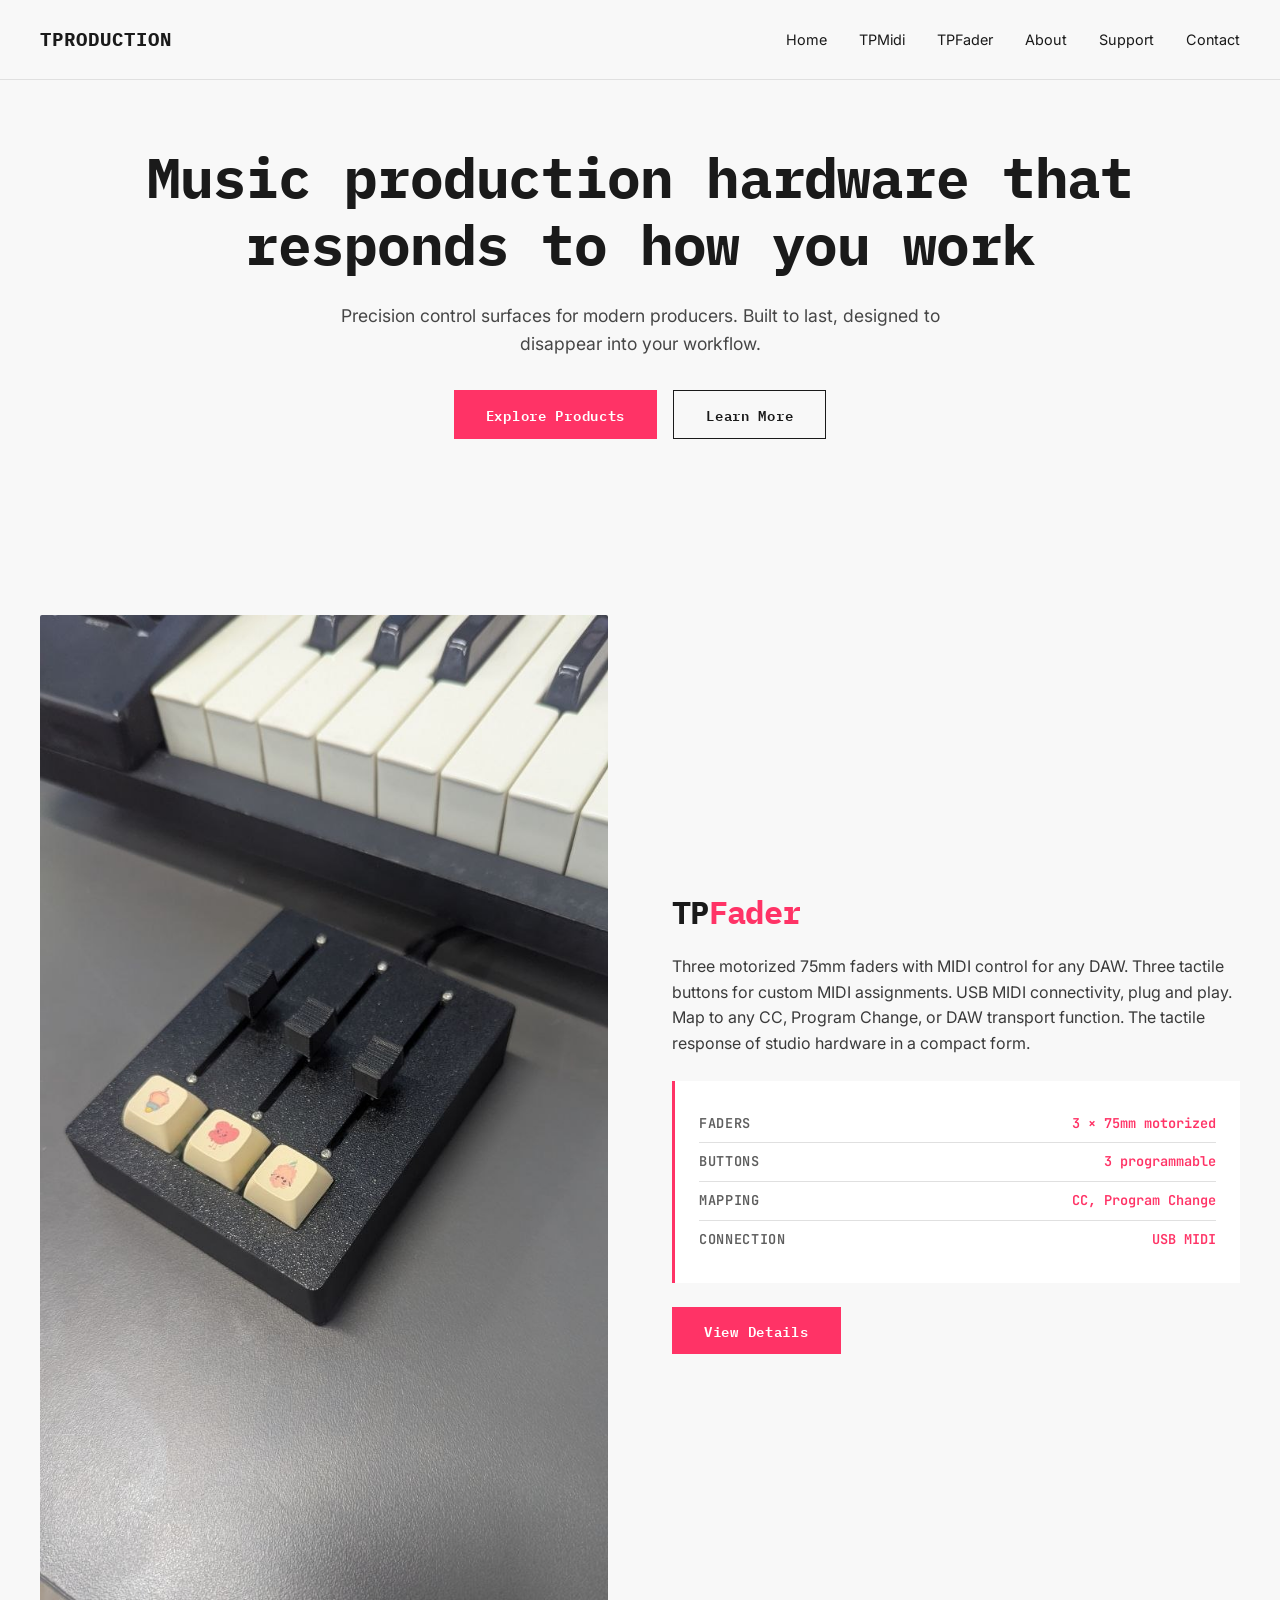
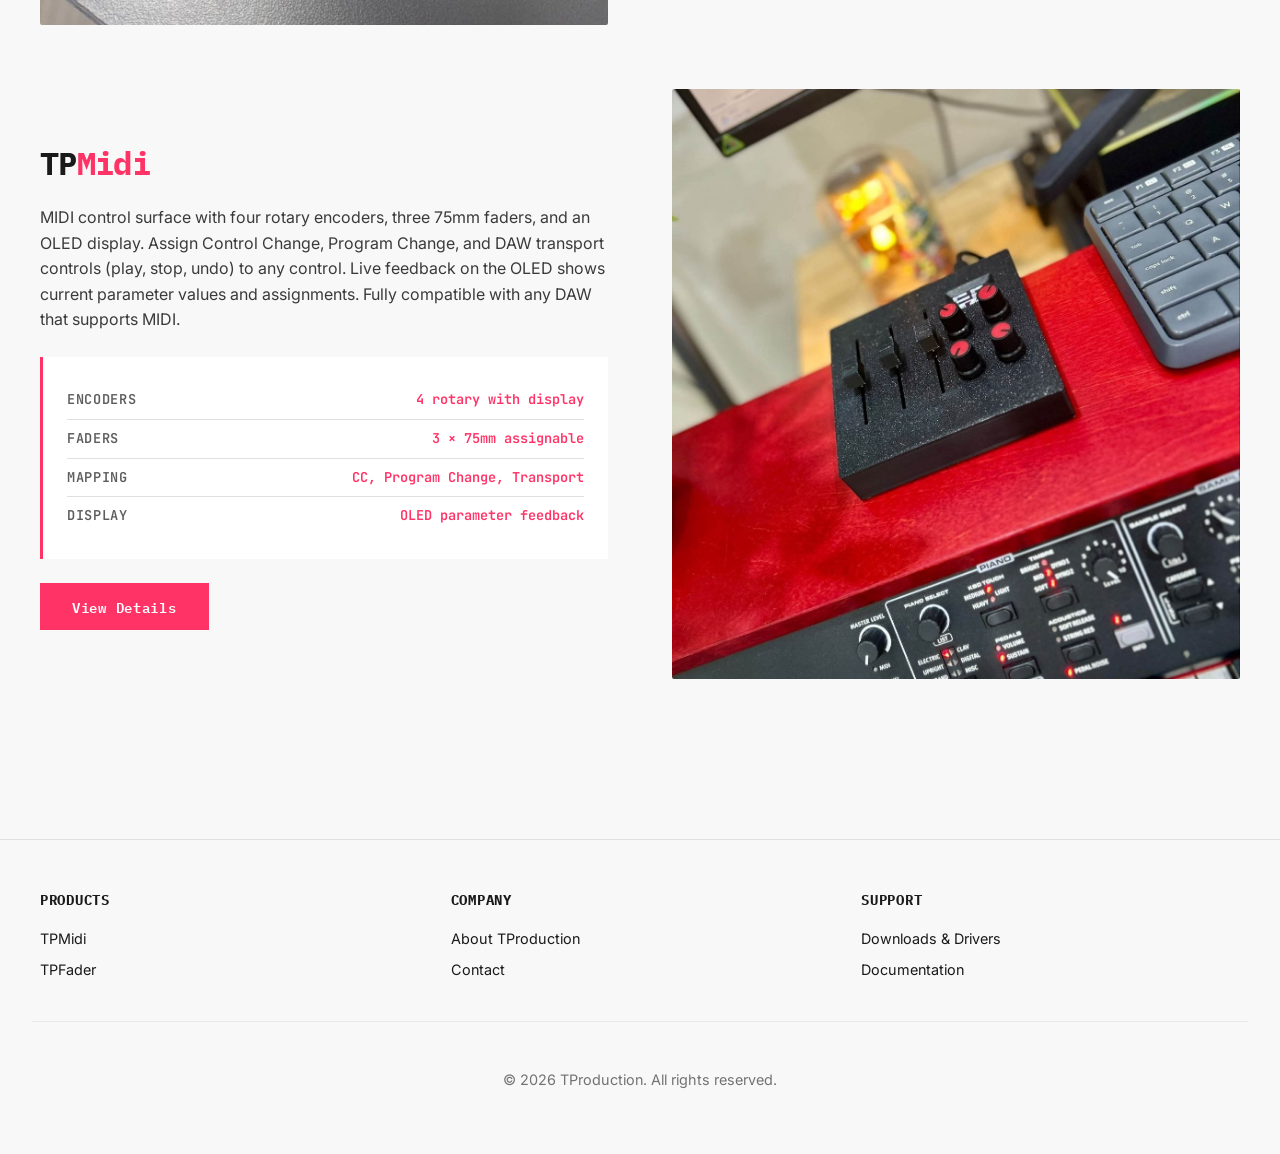
==== index.html @ eeb7dc71 "Initial commit: TProduction marketing website - Home page with product overview - TPFader product pa" ====
<!DOCTYPE html>
<html lang="en">
<head>
  <meta charset="UTF-8">
  <meta name="viewport" content="width=device-width, initial-scale=1.0, viewport-fit=cover">
  <title>TProduction</title>
  <link rel="stylesheet" href="https://fonts.googleapis.com/css2?family=IBM+Plex+Mono:wght@400;600;700&family=Inter:wght@400;500;600;700&family=JetBrains+Mono:wght@400;600&display=swap">
  <style>
    /* Design system: studio hardware aesthetic with accent red/pink signal color */
    :root {
      --bg-light: #f8f8f8;
      --bg-dark: #1a1a1a;
      --fg-light: #1a1a1a;
      --fg-dark: #f8f8f8;
      --accent: #ff3366;
      --accent-dark: #ff2e4a;
      --border-light: #e0e0e0;
      --border-dark: #333333;
      --panel-light: #ffffff;
      --panel-dark: #252525;

      --font-display: 'IBM Plex Mono', monospace;
      --font-body: 'Inter', sans-serif;
      --font-code: 'JetBrains Mono', monospace;

      background-color: var(--bg-light);
      color: var(--fg-light);
      color-scheme: light;
    }

    @media (prefers-color-scheme: dark) {
      :root:not([data-theme="light"]) {
        background-color: var(--bg-dark);
        color: var(--fg-dark);
        color-scheme: dark;
      }
    }

    :root[data-theme="dark"] {
      background-color: var(--bg-dark);
      color: var(--fg-dark);
      color-scheme: dark;
    }

    body {
      font-family: var(--font-body);
      margin: 0;
      line-height: 1.6;
      background-color: var(--bg-light);
    }

    @media (prefers-color-scheme: dark) {
      body:not([data-theme="light"]) {
        background-color: var(--bg-dark);
      }
    }

    /* ===== Header & Navigation ===== */
    header {
      position: sticky;
      top: 0;
      z-index: 100;
      padding: 1.5rem 2rem;
      background-color: var(--bg-light);
      border-bottom: 1px solid var(--border-light);
      backdrop-filter: blur(8px);
    }

    @media (prefers-color-scheme: dark) {
      header:not([data-theme="light"]) {
        background-color: rgba(26, 26, 26, 0.95);
        border-bottom-color: var(--border-dark);
      }
    }

    :root[data-theme="dark"] header {
      background-color: rgba(26, 26, 26, 0.95);
      border-bottom-color: var(--border-dark);
    }

    nav {
      display: flex;
      justify-content: space-between;
      align-items: center;
      max-width: 1200px;
      margin: 0 auto;
    }

    .logo {
      font-family: var(--font-display);
      font-size: 1.2rem;
      font-weight: 700;
      letter-spacing: 0.05em;
      text-decoration: none;
      color: var(--fg-light);
    }

    @media (prefers-color-scheme: dark) {
      .logo:not([data-theme="light"]) {
        color: var(--fg-dark);
      }
    }

    :root[data-theme="dark"] .logo {
      color: var(--fg-dark);
    }

    nav ul {
      display: flex;
      list-style: none;
      margin: 0;
      padding: 0;
      gap: 2rem;
    }

    nav a {
      font-size: 0.9rem;
      text-decoration: none;
      color: var(--fg-light);
      transition: color 0.2s;
    }

    @media (prefers-color-scheme: dark) {
      nav a:not([data-theme="light"]) {
        color: var(--fg-dark);
      }
    }

    :root[data-theme="dark"] nav a {
      color: var(--fg-dark);
    }

    nav a:hover {
      color: var(--accent);
    }

    @media (max-width: 768px) {
      nav ul {
        display: none;
      }
    }

    /* ===== Main Content ===== */
    main {
      padding: 0 2rem;
      max-width: 1200px;
      margin: 0 auto;
    }

    /* ===== Hero Section ===== */
    .hero {
      padding: 4rem 0;
      text-align: center;
    }

    .hero h1 {
      font-family: var(--font-display);
      font-size: clamp(2rem, 5vw, 3.5rem);
      font-weight: 700;
      margin: 0 0 1.5rem 0;
      letter-spacing: -0.02em;
      line-height: 1.2;
    }

    .hero p {
      font-size: 1.1rem;
      color: var(--fg-light);
      max-width: 600px;
      margin: 0 auto 2rem;
      opacity: 0.8;
    }

    @media (prefers-color-scheme: dark) {
      .hero p:not([data-theme="light"]) {
        color: var(--fg-dark);
      }
    }

    :root[data-theme="dark"] .hero p {
      color: var(--fg-dark);
    }

    .hero-cta {
      display: inline-flex;
      gap: 1rem;
      margin-bottom: 3rem;
    }

    .cta-button {
      padding: 0.75rem 2rem;
      font-family: var(--font-display);
      font-size: 0.9rem;
      font-weight: 600;
      border: none;
      border-radius: 0;
      cursor: pointer;
      transition: all 0.2s;
      text-decoration: none;
      display: inline-block;
      letter-spacing: 0.05em;
    }

    .cta-primary {
      background-color: var(--accent);
      color: white;
    }

    .cta-primary:hover {
      background-color: var(--accent-dark);
      transform: translateY(-2px);
    }

    .cta-secondary {
      background-color: transparent;
      color: var(--fg-light);
      border: 1px solid var(--fg-light);
    }

    @media (prefers-color-scheme: dark) {
      .cta-secondary:not([data-theme="light"]) {
        color: var(--fg-dark);
        border-color: var(--fg-dark);
      }
    }

    :root[data-theme="dark"] .cta-secondary {
      color: var(--fg-dark);
      border-color: var(--fg-dark);
    }

    .cta-secondary:hover {
      background-color: var(--fg-light);
      color: var(--bg-light);
    }

    @media (prefers-color-scheme: dark) {
      .cta-secondary:hover:not([data-theme="light"]) {
        background-color: var(--fg-dark);
        color: var(--bg-dark);
      }
    }

    :root[data-theme="dark"] .cta-secondary:hover {
      background-color: var(--fg-dark);
      color: var(--bg-dark);
    }

    /* ===== Products Section ===== */
    .products {
      display: grid;
      grid-template-columns: 1fr 1fr;
      gap: 4rem;
      padding: 4rem 0;
      align-items: center;
    }

    @media (max-width: 768px) {
      .products {
        grid-template-columns: 1fr;
        gap: 3rem;
      }
    }

    .product-preview {
      display: flex;
      flex-direction: column;
      gap: 1.5rem;
    }

    .product-preview img {
      width: 100%;
      max-width: 100%;
      height: auto;
      border-radius: 2px;
      background-color: var(--panel-light);
    }

    @media (prefers-color-scheme: dark) {
      .product-preview img:not([data-theme="light"]) {
        background-color: var(--panel-dark);
      }
    }

    :root[data-theme="dark"] .product-preview img {
      background-color: var(--panel-dark);
    }

    .product-info h2 {
      font-family: var(--font-display);
      font-size: 2rem;
      font-weight: 700;
      margin: 0 0 1rem 0;
      letter-spacing: -0.02em;
    }

    .product-info h2 .accent {
      color: var(--accent);
    }

    .product-info p {
      font-size: 1rem;
      opacity: 0.85;
      margin: 0 0 1.5rem 0;
      line-height: 1.6;
    }

    .specs {
      font-family: var(--font-code);
      font-size: 0.85rem;
      background-color: var(--panel-light);
      padding: 1.5rem;
      border-left: 3px solid var(--accent);
      margin-bottom: 1.5rem;
    }

    @media (prefers-color-scheme: dark) {
      .specs:not([data-theme="light"]) {
        background-color: var(--panel-dark);
      }
    }

    :root[data-theme="dark"] .specs {
      background-color: var(--panel-dark);
    }

    .specs div {
      display: flex;
      justify-content: space-between;
      padding: 0.5rem 0;
      border-bottom: 1px solid var(--border-light);
    }

    @media (prefers-color-scheme: dark) {
      .specs div:not([data-theme="light"]) {
        border-bottom-color: var(--border-dark);
      }
    }

    :root[data-theme="dark"] .specs div {
      border-bottom-color: var(--border-dark);
    }

    .specs div:last-child {
      border-bottom: none;
    }

    .specs-label {
      color: var(--fg-light);
      opacity: 0.7;
      font-weight: 600;
      text-transform: uppercase;
      letter-spacing: 0.05em;
    }

    @media (prefers-color-scheme: dark) {
      .specs-label:not([data-theme="light"]) {
        color: var(--fg-dark);
      }
    }

    :root[data-theme="dark"] .specs-label {
      color: var(--fg-dark);
    }

    .specs-value {
      color: var(--accent);
      font-weight: 600;
    }

    .product-cta {
      align-self: flex-start;
    }

    /* ===== Footer ===== */
    footer {
      margin-top: 6rem;
      padding: 3rem 2rem;
      border-top: 1px solid var(--border-light);
      background-color: var(--bg-light);
      font-size: 0.9rem;
    }

    @media (prefers-color-scheme: dark) {
      footer:not([data-theme="light"]) {
        border-top-color: var(--border-dark);
        background-color: var(--bg-dark);
      }
    }

    :root[data-theme="dark"] footer {
      border-top-color: var(--border-dark);
      background-color: var(--bg-dark);
    }

    .footer-content {
      max-width: 1200px;
      margin: 0 auto;
      display: grid;
      grid-template-columns: repeat(auto-fit, minmax(200px, 1fr));
      gap: 2rem;
    }

    footer a {
      color: var(--fg-light);
      text-decoration: none;
      display: block;
      margin-bottom: 0.5rem;
      transition: color 0.2s;
    }

    @media (prefers-color-scheme: dark) {
      footer a:not([data-theme="light"]) {
        color: var(--fg-dark);
      }
    }

    :root[data-theme="dark"] footer a {
      color: var(--fg-dark);
    }

    footer a:hover {
      color: var(--accent);
    }

    .footer-section h3 {
      font-family: var(--font-display);
      font-size: 0.9rem;
      font-weight: 700;
      margin: 0 0 1rem 0;
      text-transform: uppercase;
      letter-spacing: 0.05em;
    }

    .copyright {
      text-align: center;
      margin-top: 2rem;
      padding-top: 2rem;
      border-top: 1px solid var(--border-light);
      opacity: 0.6;
    }

    @media (prefers-color-scheme: dark) {
      .copyright:not([data-theme="light"]) {
        border-top-color: var(--border-dark);
      }
    }

    :root[data-theme="dark"] .copyright {
      border-top-color: var(--border-dark);
    }

    /* ===== Responsive ===== */
    @media (max-width: 600px) {
      header {
        padding: 1rem 1.5rem;
      }

      main {
        padding: 0 1.5rem;
      }

      .hero {
        padding: 2.5rem 0;
      }

      .hero h1 {
        font-size: 1.75rem;
      }

      .products {
        gap: 2rem;
      }

      nav ul {
        gap: 1rem;
      }

      nav a {
        font-size: 0.8rem;
      }
    }
  </style>
</head>
<body>
  <header>
    <nav>
      <a href="/" class="logo">TPRODUCTION</a>
      <ul>
        <li><a href="/">Home</a></li>
        <li><a href="/tpmidi">TPMidi</a></li>
        <li><a href="/tpfader">TPFader</a></li>
        <li><a href="/about">About</a></li>
        <li><a href="/support">Support</a></li>
        <li><a href="/contact">Contact</a></li>
      </ul>
    </nav>
  </header>

  <main>
    <!-- Hero Section -->
    <section class="hero">
      <h1>Music production hardware that responds to how you work</h1>
      <p>Precision control surfaces for modern producers. Built to last, designed to disappear into your workflow.</p>
      <div class="hero-cta">
        <button class="cta-button cta-primary">Explore Products</button>
        <a href="#products" class="cta-button cta-secondary">Learn More</a>
      </div>
    </section>

    <!-- Products Section -->
    <section id="products" class="products">
      <!-- TPFader Product -->
      <div class="product-preview">
        <img src="assets/tpfader.jpg" alt="TPFader motorized fader controller with red accent knobs and sliders on dark textured surface" width="400" height="400">
      </div>
      <div class="product-info">
        <h2>TP<span class="accent">Fader</span></h2>
        <p>Three motorized 75mm faders with MIDI control for any DAW. Three tactile buttons for custom MIDI assignments. USB MIDI connectivity, plug and play. Map to any CC, Program Change, or DAW transport function. The tactile response of studio hardware in a compact form.</p>
        <div class="specs">
          <div>
            <span class="specs-label">Faders</span>
            <span class="specs-value">3 × 75mm motorized</span>
          </div>
          <div>
            <span class="specs-label">Buttons</span>
            <span class="specs-value">3 programmable</span>
          </div>
          <div>
            <span class="specs-label">Mapping</span>
            <span class="specs-value">CC, Program Change</span>
          </div>
          <div>
            <span class="specs-label">Connection</span>
            <span class="specs-value">USB MIDI</span>
          </div>
        </div>
        <a href="/tpfader" class="cta-button cta-primary product-cta">View Details</a>
      </div>

      <!-- TPMidi Product -->
      <div class="product-info">
        <h2>TP<span class="accent">Midi</span></h2>
        <p>MIDI control surface with four rotary encoders, three 75mm faders, and an OLED display. Assign Control Change, Program Change, and DAW transport controls (play, stop, undo) to any control. Live feedback on the OLED shows current parameter values and assignments. Fully compatible with any DAW that supports MIDI.</p>
        <div class="specs">
          <div>
            <span class="specs-label">Encoders</span>
            <span class="specs-value">4 rotary with display</span>
          </div>
          <div>
            <span class="specs-label">Faders</span>
            <span class="specs-value">3 × 75mm assignable</span>
          </div>
          <div>
            <span class="specs-label">Mapping</span>
            <span class="specs-value">CC, Program Change, Transport</span>
          </div>
          <div>
            <span class="specs-label">Display</span>
            <span class="specs-value">OLED parameter feedback</span>
          </div>
        </div>
        <a href="/tpmidi" class="cta-button cta-primary product-cta">View Details</a>
      </div>
      <div class="product-preview">
        <img src="assets/tpmidi1.jpg" alt="TPMidi keyboard controller with 88 weighted piano keys and four RGB-backlit pads with colorful icon graphics" width="400" height="400">
      </div>
    </section>
  </main>

  <footer>
    <div class="footer-content">
      <div class="footer-section">
        <h3>Products</h3>
        <a href="/tpmidi">TPMidi</a>
        <a href="/tpfader">TPFader</a>
      </div>
      <div class="footer-section">
        <h3>Company</h3>
        <a href="/about">About TProduction</a>
        <a href="/contact">Contact</a>
      </div>
      <div class="footer-section">
        <h3>Support</h3>
        <a href="/support">Downloads & Drivers</a>
        <a href="/support">Documentation</a>
      </div>
    </div>
    <div class="copyright">
      <p>&copy; 2026 TProduction. All rights reserved.</p>
    </div>
  </footer>
</body>
</html>
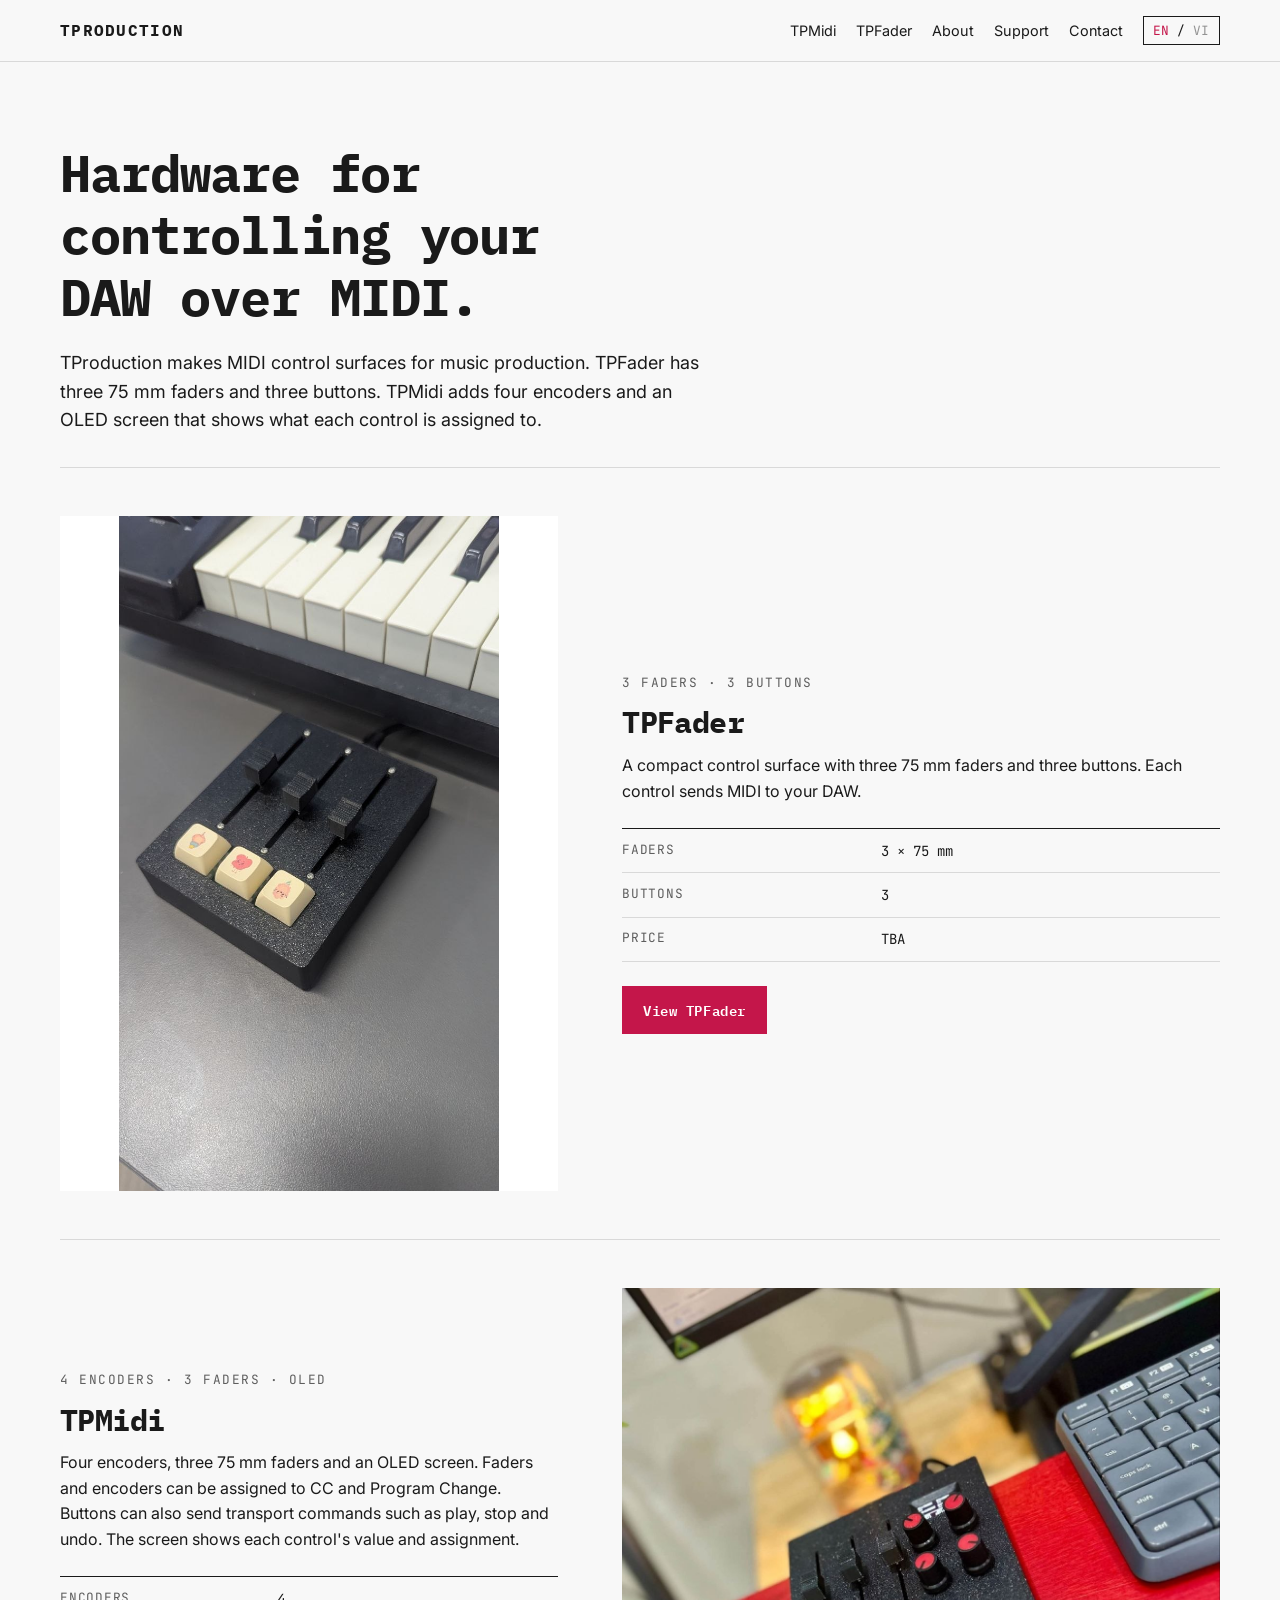
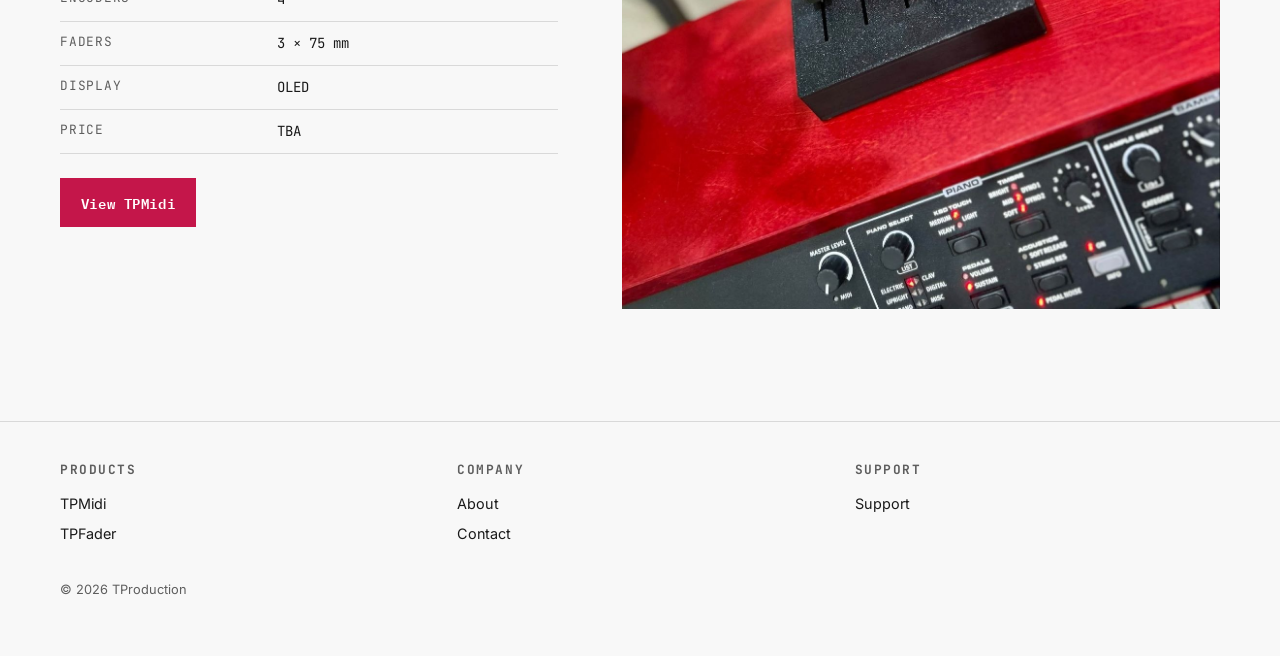
==== commit ba663e89: "Add Vietnamese copy with EN/VI toggle and remove unverified claims - Move shared styles to assets/si" ====
--- a/index.html
+++ b/index.html
@@ -1,592 +1,129 @@
 <!DOCTYPE html>
-<html lang="en">
+<html lang="en" data-lang="en">
 <head>
   <meta charset="UTF-8">
-  <meta name="viewport" content="width=device-width, initial-scale=1.0, viewport-fit=cover">
+  <meta name="viewport" content="width=device-width, initial-scale=1">
   <title>TProduction</title>
-  <link rel="stylesheet" href="https://fonts.googleapis.com/css2?family=IBM+Plex+Mono:wght@400;600;700&family=Inter:wght@400;500;600;700&family=JetBrains+Mono:wght@400;600&display=swap">
-  <style>
-    /* Design system: studio hardware aesthetic with accent red/pink signal color */
-    :root {
-      --bg-light: #f8f8f8;
-      --bg-dark: #1a1a1a;
-      --fg-light: #1a1a1a;
-      --fg-dark: #f8f8f8;
-      --accent: #ff3366;
-      --accent-dark: #ff2e4a;
-      --border-light: #e0e0e0;
-      --border-dark: #333333;
-      --panel-light: #ffffff;
-      --panel-dark: #252525;
-
-      --font-display: 'IBM Plex Mono', monospace;
-      --font-body: 'Inter', sans-serif;
-      --font-code: 'JetBrains Mono', monospace;
-
-      background-color: var(--bg-light);
-      color: var(--fg-light);
-      color-scheme: light;
-    }
-
-    @media (prefers-color-scheme: dark) {
-      :root:not([data-theme="light"]) {
-        background-color: var(--bg-dark);
-        color: var(--fg-dark);
-        color-scheme: dark;
-      }
-    }
-
-    :root[data-theme="dark"] {
-      background-color: var(--bg-dark);
-      color: var(--fg-dark);
-      color-scheme: dark;
-    }
-
-    body {
-      font-family: var(--font-body);
-      margin: 0;
-      line-height: 1.6;
-      background-color: var(--bg-light);
-    }
-
-    @media (prefers-color-scheme: dark) {
-      body:not([data-theme="light"]) {
-        background-color: var(--bg-dark);
-      }
-    }
-
-    /* ===== Header & Navigation ===== */
-    header {
-      position: sticky;
-      top: 0;
-      z-index: 100;
-      padding: 1.5rem 2rem;
-      background-color: var(--bg-light);
-      border-bottom: 1px solid var(--border-light);
-      backdrop-filter: blur(8px);
-    }
-
-    @media (prefers-color-scheme: dark) {
-      header:not([data-theme="light"]) {
-        background-color: rgba(26, 26, 26, 0.95);
-        border-bottom-color: var(--border-dark);
-      }
-    }
-
-    :root[data-theme="dark"] header {
-      background-color: rgba(26, 26, 26, 0.95);
-      border-bottom-color: var(--border-dark);
-    }
-
-    nav {
-      display: flex;
-      justify-content: space-between;
-      align-items: center;
-      max-width: 1200px;
-      margin: 0 auto;
-    }
-
-    .logo {
-      font-family: var(--font-display);
-      font-size: 1.2rem;
-      font-weight: 700;
-      letter-spacing: 0.05em;
-      text-decoration: none;
-      color: var(--fg-light);
-    }
-
-    @media (prefers-color-scheme: dark) {
-      .logo:not([data-theme="light"]) {
-        color: var(--fg-dark);
-      }
-    }
-
-    :root[data-theme="dark"] .logo {
-      color: var(--fg-dark);
-    }
-
-    nav ul {
-      display: flex;
-      list-style: none;
-      margin: 0;
-      padding: 0;
-      gap: 2rem;
-    }
-
-    nav a {
-      font-size: 0.9rem;
-      text-decoration: none;
-      color: var(--fg-light);
-      transition: color 0.2s;
-    }
-
-    @media (prefers-color-scheme: dark) {
-      nav a:not([data-theme="light"]) {
-        color: var(--fg-dark);
-      }
-    }
-
-    :root[data-theme="dark"] nav a {
-      color: var(--fg-dark);
-    }
-
-    nav a:hover {
-      color: var(--accent);
-    }
-
-    @media (max-width: 768px) {
-      nav ul {
-        display: none;
-      }
-    }
-
-    /* ===== Main Content ===== */
-    main {
-      padding: 0 2rem;
-      max-width: 1200px;
-      margin: 0 auto;
-    }
-
-    /* ===== Hero Section ===== */
-    .hero {
-      padding: 4rem 0;
-      text-align: center;
-    }
-
-    .hero h1 {
-      font-family: var(--font-display);
-      font-size: clamp(2rem, 5vw, 3.5rem);
-      font-weight: 700;
-      margin: 0 0 1.5rem 0;
-      letter-spacing: -0.02em;
-      line-height: 1.2;
-    }
-
-    .hero p {
-      font-size: 1.1rem;
-      color: var(--fg-light);
-      max-width: 600px;
-      margin: 0 auto 2rem;
-      opacity: 0.8;
-    }
-
-    @media (prefers-color-scheme: dark) {
-      .hero p:not([data-theme="light"]) {
-        color: var(--fg-dark);
-      }
-    }
-
-    :root[data-theme="dark"] .hero p {
-      color: var(--fg-dark);
-    }
-
-    .hero-cta {
-      display: inline-flex;
-      gap: 1rem;
-      margin-bottom: 3rem;
-    }
-
-    .cta-button {
-      padding: 0.75rem 2rem;
-      font-family: var(--font-display);
-      font-size: 0.9rem;
-      font-weight: 600;
-      border: none;
-      border-radius: 0;
-      cursor: pointer;
-      transition: all 0.2s;
-      text-decoration: none;
-      display: inline-block;
-      letter-spacing: 0.05em;
-    }
-
-    .cta-primary {
-      background-color: var(--accent);
-      color: white;
-    }
-
-    .cta-primary:hover {
-      background-color: var(--accent-dark);
-      transform: translateY(-2px);
-    }
-
-    .cta-secondary {
-      background-color: transparent;
-      color: var(--fg-light);
-      border: 1px solid var(--fg-light);
-    }
-
-    @media (prefers-color-scheme: dark) {
-      .cta-secondary:not([data-theme="light"]) {
-        color: var(--fg-dark);
-        border-color: var(--fg-dark);
-      }
-    }
-
-    :root[data-theme="dark"] .cta-secondary {
-      color: var(--fg-dark);
-      border-color: var(--fg-dark);
-    }
-
-    .cta-secondary:hover {
-      background-color: var(--fg-light);
-      color: var(--bg-light);
-    }
-
-    @media (prefers-color-scheme: dark) {
-      .cta-secondary:hover:not([data-theme="light"]) {
-        background-color: var(--fg-dark);
-        color: var(--bg-dark);
-      }
-    }
-
-    :root[data-theme="dark"] .cta-secondary:hover {
-      background-color: var(--fg-dark);
-      color: var(--bg-dark);
-    }
-
-    /* ===== Products Section ===== */
-    .products {
-      display: grid;
-      grid-template-columns: 1fr 1fr;
-      gap: 4rem;
-      padding: 4rem 0;
-      align-items: center;
-    }
-
-    @media (max-width: 768px) {
-      .products {
-        grid-template-columns: 1fr;
-        gap: 3rem;
-      }
-    }
-
-    .product-preview {
-      display: flex;
-      flex-direction: column;
-      gap: 1.5rem;
-    }
-
-    .product-preview img {
-      width: 100%;
-      max-width: 100%;
-      height: auto;
-      border-radius: 2px;
-      background-color: var(--panel-light);
-    }
-
-    @media (prefers-color-scheme: dark) {
-      .product-preview img:not([data-theme="light"]) {
-        background-color: var(--panel-dark);
-      }
-    }
-
-    :root[data-theme="dark"] .product-preview img {
-      background-color: var(--panel-dark);
-    }
-
-    .product-info h2 {
-      font-family: var(--font-display);
-      font-size: 2rem;
-      font-weight: 700;
-      margin: 0 0 1rem 0;
-      letter-spacing: -0.02em;
-    }
-
-    .product-info h2 .accent {
-      color: var(--accent);
-    }
-
-    .product-info p {
-      font-size: 1rem;
-      opacity: 0.85;
-      margin: 0 0 1.5rem 0;
-      line-height: 1.6;
-    }
-
-    .specs {
-      font-family: var(--font-code);
-      font-size: 0.85rem;
-      background-color: var(--panel-light);
-      padding: 1.5rem;
-      border-left: 3px solid var(--accent);
-      margin-bottom: 1.5rem;
-    }
-
-    @media (prefers-color-scheme: dark) {
-      .specs:not([data-theme="light"]) {
-        background-color: var(--panel-dark);
-      }
-    }
-
-    :root[data-theme="dark"] .specs {
-      background-color: var(--panel-dark);
-    }
-
-    .specs div {
-      display: flex;
-      justify-content: space-between;
-      padding: 0.5rem 0;
-      border-bottom: 1px solid var(--border-light);
-    }
-
-    @media (prefers-color-scheme: dark) {
-      .specs div:not([data-theme="light"]) {
-        border-bottom-color: var(--border-dark);
-      }
-    }
-
-    :root[data-theme="dark"] .specs div {
-      border-bottom-color: var(--border-dark);
-    }
-
-    .specs div:last-child {
-      border-bottom: none;
-    }
-
-    .specs-label {
-      color: var(--fg-light);
-      opacity: 0.7;
-      font-weight: 600;
-      text-transform: uppercase;
-      letter-spacing: 0.05em;
-    }
-
-    @media (prefers-color-scheme: dark) {
-      .specs-label:not([data-theme="light"]) {
-        color: var(--fg-dark);
-      }
-    }
-
-    :root[data-theme="dark"] .specs-label {
-      color: var(--fg-dark);
-    }
-
-    .specs-value {
-      color: var(--accent);
-      font-weight: 600;
-    }
-
-    .product-cta {
-      align-self: flex-start;
-    }
-
-    /* ===== Footer ===== */
-    footer {
-      margin-top: 6rem;
-      padding: 3rem 2rem;
-      border-top: 1px solid var(--border-light);
-      background-color: var(--bg-light);
-      font-size: 0.9rem;
-    }
-
-    @media (prefers-color-scheme: dark) {
-      footer:not([data-theme="light"]) {
-        border-top-color: var(--border-dark);
-        background-color: var(--bg-dark);
-      }
-    }
-
-    :root[data-theme="dark"] footer {
-      border-top-color: var(--border-dark);
-      background-color: var(--bg-dark);
-    }
-
-    .footer-content {
-      max-width: 1200px;
-      margin: 0 auto;
-      display: grid;
-      grid-template-columns: repeat(auto-fit, minmax(200px, 1fr));
-      gap: 2rem;
-    }
-
-    footer a {
-      color: var(--fg-light);
-      text-decoration: none;
-      display: block;
-      margin-bottom: 0.5rem;
-      transition: color 0.2s;
-    }
-
-    @media (prefers-color-scheme: dark) {
-      footer a:not([data-theme="light"]) {
-        color: var(--fg-dark);
-      }
-    }
-
-    :root[data-theme="dark"] footer a {
-      color: var(--fg-dark);
-    }
-
-    footer a:hover {
-      color: var(--accent);
-    }
-
-    .footer-section h3 {
-      font-family: var(--font-display);
-      font-size: 0.9rem;
-      font-weight: 700;
-      margin: 0 0 1rem 0;
-      text-transform: uppercase;
-      letter-spacing: 0.05em;
-    }
-
-    .copyright {
-      text-align: center;
-      margin-top: 2rem;
-      padding-top: 2rem;
-      border-top: 1px solid var(--border-light);
-      opacity: 0.6;
-    }
-
-    @media (prefers-color-scheme: dark) {
-      .copyright:not([data-theme="light"]) {
-        border-top-color: var(--border-dark);
-      }
-    }
-
-    :root[data-theme="dark"] .copyright {
-      border-top-color: var(--border-dark);
-    }
-
-    /* ===== Responsive ===== */
-    @media (max-width: 600px) {
-      header {
-        padding: 1rem 1.5rem;
-      }
-
-      main {
-        padding: 0 1.5rem;
-      }
-
-      .hero {
-        padding: 2.5rem 0;
-      }
-
-      .hero h1 {
-        font-size: 1.75rem;
-      }
-
-      .products {
-        gap: 2rem;
-      }
-
-      nav ul {
-        gap: 1rem;
-      }
-
-      nav a {
-        font-size: 0.8rem;
-      }
-    }
-  </style>
+  <meta name="description" content="TProduction makes MIDI control surfaces for music production: TPFader and TPMidi.">
+  <link rel="stylesheet" href="https://fonts.googleapis.com/css2?family=IBM+Plex+Mono:wght@400;600;700&family=Inter:wght@400;500;600&family=JetBrains+Mono:wght@400;600&display=swap">
+  <link rel="stylesheet" href="assets/site.css">
+  <script src="assets/site.js" defer></script>
 </head>
 <body>
-  <header>
-    <nav>
+  <header class="site-header">
+    <div class="wrap">
       <a href="/" class="logo">TPRODUCTION</a>
-      <ul>
-        <li><a href="/">Home</a></li>
-        <li><a href="/tpmidi">TPMidi</a></li>
-        <li><a href="/tpfader">TPFader</a></li>
-        <li><a href="/about">About</a></li>
-        <li><a href="/support">Support</a></li>
-        <li><a href="/contact">Contact</a></li>
-      </ul>
-    </nav>
+      <nav class="nav" aria-label="Main">
+        <a href="/tpmidi">TPMidi</a>
+        <a href="/tpfader">TPFader</a>
+        <a href="/about"><span class="en">About</span><span class="vi">Giới thiệu</span></a>
+        <a href="/support"><span class="en">Support</span><span class="vi">Hỗ trợ</span></a>
+        <a href="/contact"><span class="en">Contact</span><span class="vi">Liên hệ</span></a>
+        <button type="button" class="lang-toggle" data-lang-toggle>
+          <span data-opt="en">EN</span> / <span data-opt="vi">VI</span>
+        </button>
+      </nav>
+    </div>
   </header>
 
-  <main>
-    <!-- Hero Section -->
+  <main class="wrap">
     <section class="hero">
-      <h1>Music production hardware that responds to how you work</h1>
-      <p>Precision control surfaces for modern producers. Built to last, designed to disappear into your workflow.</p>
-      <div class="hero-cta">
-        <button class="cta-button cta-primary">Explore Products</button>
-        <a href="#products" class="cta-button cta-secondary">Learn More</a>
+      <h1>
+        <span class="en">Hardware for controlling your DAW over MIDI.</span>
+        <span class="vi">Phần cứng điều khiển DAW qua MIDI.</span>
+      </h1>
+      <p class="lead">
+        <span class="en">TProduction makes MIDI control surfaces for music production. TPFader has three 75 mm faders and three buttons. TPMidi adds four encoders and an OLED screen that shows what each control is assigned to.</span>
+        <span class="vi">TProduction sản xuất bề mặt điều khiển MIDI cho sản xuất âm nhạc. TPFader có ba fader 75 mm và ba nút nhấn. TPMidi thêm bốn encoder và màn hình OLED hiển thị mỗi điều khiển đang gán cho tham số nào.</span>
+      </p>
+    </section>
+
+    <section class="split product" aria-labelledby="tpfader-heading">
+      <figure class="product-media">
+        <img src="assets/tpfader.jpg" width="720" height="1280" loading="lazy"
+             alt="TPFader on a grey desk: three black fader caps on a textured black housing, with three beige keycap buttons printed with fruit illustrations."
+             data-alt-vi="TPFader trên mặt bàn xám: ba núm fader đen trên vỏ đen có texture, cùng ba nút keycap màu kem in hình trái cây.">
+      </figure>
+      <div class="product-copy">
+        <p class="eyebrow"><span class="en">3 faders · 3 buttons</span><span class="vi">3 fader · 3 nút nhấn</span></p>
+        <h2 id="tpfader-heading">TPFader</h2>
+        <p>
+          <span class="en">A compact control surface with three 75 mm faders and three buttons. Each control sends MIDI to your DAW.</span>
+          <span class="vi">Bề mặt điều khiển nhỏ gọn với ba fader 75 mm và ba nút nhấn. Mỗi điều khiển gửi MIDI tới DAW của bạn.</span>
+        </p>
+        <dl class="specs">
+          <div>
+            <dt><span class="en">Faders</span><span class="vi">Fader</span></dt>
+            <dd>3 × 75 mm</dd>
+          </div>
+          <div>
+            <dt><span class="en">Buttons</span><span class="vi">Nút nhấn</span></dt>
+            <dd>3</dd>
+          </div>
+          <div>
+            <dt><span class="en">Price</span><span class="vi">Giá</span></dt>
+            <dd><span class="en">TBA</span><span class="vi">Chưa công bố</span></dd>
+          </div>
+        </dl>
+        <a class="button" href="/tpfader"><span class="en">View TPFader</span><span class="vi">Xem TPFader</span></a>
       </div>
     </section>
 
-    <!-- Products Section -->
-    <section id="products" class="products">
-      <!-- TPFader Product -->
-      <div class="product-preview">
-        <img src="assets/tpfader.jpg" alt="TPFader motorized fader controller with red accent knobs and sliders on dark textured surface" width="400" height="400">
-      </div>
-      <div class="product-info">
-        <h2>TP<span class="accent">Fader</span></h2>
-        <p>Three motorized 75mm faders with MIDI control for any DAW. Three tactile buttons for custom MIDI assignments. USB MIDI connectivity, plug and play. Map to any CC, Program Change, or DAW transport function. The tactile response of studio hardware in a compact form.</p>
-        <div class="specs">
+    <section class="split product flip" aria-labelledby="tpmidi-heading">
+      <figure class="product-media">
+        <img src="assets/tpmidi1.jpg" width="1233" height="1280" loading="lazy"
+             alt="TPMidi on a red wooden desk in front of a keyboard: three black faders and four black encoders with red tops."
+             data-alt-vi="TPMidi trên bàn gỗ sơn đỏ, đặt trước một đàn phím: ba fader đen và bốn encoder đen có nắp đỏ.">
+      </figure>
+      <div class="product-copy">
+        <p class="eyebrow"><span class="en">4 encoders · 3 faders · OLED</span><span class="vi">4 encoder · 3 fader · OLED</span></p>
+        <h2 id="tpmidi-heading">TPMidi</h2>
+        <p>
+          <span class="en">Four encoders, three 75 mm faders and an OLED screen. Faders and encoders can be assigned to CC and Program Change. Buttons can also send transport commands such as play, stop and undo. The screen shows each control's value and assignment.</span>
+          <span class="vi">Bốn encoder, ba fader 75 mm và màn hình OLED. Fader và encoder gán được CC và Program Change. Nút nhấn còn gửi được lệnh transport như play, stop và undo. Màn hình hiển thị giá trị và tham số gán của từng điều khiển.</span>
+        </p>
+        <dl class="specs">
           <div>
-            <span class="specs-label">Faders</span>
-            <span class="specs-value">3 × 75mm motorized</span>
+            <dt><span class="en">Encoders</span><span class="vi">Encoder</span></dt>
+            <dd>4</dd>
           </div>
           <div>
-            <span class="specs-label">Buttons</span>
-            <span class="specs-value">3 programmable</span>
+            <dt><span class="en">Faders</span><span class="vi">Fader</span></dt>
+            <dd>3 × 75 mm</dd>
           </div>
           <div>
-            <span class="specs-label">Mapping</span>
-            <span class="specs-value">CC, Program Change</span>
+            <dt><span class="en">Display</span><span class="vi">Màn hình</span></dt>
+            <dd>OLED</dd>
           </div>
           <div>
-            <span class="specs-label">Connection</span>
-            <span class="specs-value">USB MIDI</span>
+            <dt><span class="en">Price</span><span class="vi">Giá</span></dt>
+            <dd><span class="en">TBA</span><span class="vi">Chưa công bố</span></dd>
           </div>
-        </div>
-        <a href="/tpfader" class="cta-button cta-primary product-cta">View Details</a>
-      </div>
-
-      <!-- TPMidi Product -->
-      <div class="product-info">
-        <h2>TP<span class="accent">Midi</span></h2>
-        <p>MIDI control surface with four rotary encoders, three 75mm faders, and an OLED display. Assign Control Change, Program Change, and DAW transport controls (play, stop, undo) to any control. Live feedback on the OLED shows current parameter values and assignments. Fully compatible with any DAW that supports MIDI.</p>
-        <div class="specs">
-          <div>
-            <span class="specs-label">Encoders</span>
-            <span class="specs-value">4 rotary with display</span>
-          </div>
-          <div>
-            <span class="specs-label">Faders</span>
-            <span class="specs-value">3 × 75mm assignable</span>
-          </div>
-          <div>
-            <span class="specs-label">Mapping</span>
-            <span class="specs-value">CC, Program Change, Transport</span>
-          </div>
-          <div>
-            <span class="specs-label">Display</span>
-            <span class="specs-value">OLED parameter feedback</span>
-          </div>
-        </div>
-        <a href="/tpmidi" class="cta-button cta-primary product-cta">View Details</a>
-      </div>
-      <div class="product-preview">
-        <img src="assets/tpmidi1.jpg" alt="TPMidi keyboard controller with 88 weighted piano keys and four RGB-backlit pads with colorful icon graphics" width="400" height="400">
+        </dl>
+        <a class="button" href="/tpmidi"><span class="en">View TPMidi</span><span class="vi">Xem TPMidi</span></a>
       </div>
     </section>
   </main>
 
-  <footer>
-    <div class="footer-content">
-      <div class="footer-section">
-        <h3>Products</h3>
-        <a href="/tpmidi">TPMidi</a>
-        <a href="/tpfader">TPFader</a>
+  <footer class="site-footer">
+    <div class="wrap">
+      <div class="footer-grid">
+        <div>
+          <h2><span class="en">Products</span><span class="vi">Sản phẩm</span></h2>
+          <a href="/tpmidi">TPMidi</a>
+          <a href="/tpfader">TPFader</a>
+        </div>
+        <div>
+          <h2><span class="en">Company</span><span class="vi">Công ty</span></h2>
+          <a href="/about"><span class="en">About</span><span class="vi">Giới thiệu</span></a>
+          <a href="/contact"><span class="en">Contact</span><span class="vi">Liên hệ</span></a>
+        </div>
+        <div>
+          <h2><span class="en">Support</span><span class="vi">Hỗ trợ</span></h2>
+          <a href="/support"><span class="en">Support</span><span class="vi">Hỗ trợ</span></a>
+        </div>
       </div>
-      <div class="footer-section">
-        <h3>Company</h3>
-        <a href="/about">About TProduction</a>
-        <a href="/contact">Contact</a>
-      </div>
-      <div class="footer-section">
-        <h3>Support</h3>
-        <a href="/support">Downloads & Drivers</a>
-        <a href="/support">Documentation</a>
-      </div>
-    </div>
-    <div class="copyright">
-      <p>&copy; 2026 TProduction. All rights reserved.</p>
+      <p class="copyright">&copy; 2026 TProduction</p>
     </div>
   </footer>
 </body>
--- a/assets/site.css
+++ b/assets/site.css
@@ -0,0 +1,346 @@
+:root {
+  --bg: #f8f8f8;
+  --fg: #1a1a1a;
+  --fg-muted: #5e5e5e;
+  --panel: #ffffff;
+  --rule: #d9d9d9;
+  --accent: #ff3366;
+  --accent-ink: #c4164a;
+  --cta-bg: #c4164a;
+  --cta-fg: #ffffff;
+  --font-display: 'IBM Plex Mono', ui-monospace, monospace;
+  --font-body: 'Inter', system-ui, sans-serif;
+  --font-code: 'JetBrains Mono', ui-monospace, monospace;
+  color-scheme: light;
+}
+
+@media (prefers-color-scheme: dark) {
+  :root:not([data-theme="light"]) {
+    --bg: #1a1a1a;
+    --fg: #f2f2f2;
+    --fg-muted: #a6a6a6;
+    --panel: #252525;
+    --rule: #3a3a3a;
+    --accent-ink: #ff7a9a;
+    --cta-bg: #ff5c86;
+    --cta-fg: #1a1a1a;
+    color-scheme: dark;
+  }
+}
+
+:root[data-theme="dark"] {
+  --bg: #1a1a1a;
+  --fg: #f2f2f2;
+  --fg-muted: #a6a6a6;
+  --panel: #252525;
+  --rule: #3a3a3a;
+  --accent-ink: #ff7a9a;
+  --cta-bg: #ff5c86;
+  --cta-fg: #1a1a1a;
+  color-scheme: dark;
+}
+
+*, *::before, *::after {
+  box-sizing: border-box;
+}
+
+html {
+  -webkit-text-size-adjust: 100%;
+}
+
+body {
+  margin: 0;
+  background: var(--bg);
+  color: var(--fg);
+  font-family: var(--font-body);
+  font-size: 1rem;
+  line-height: 1.6;
+}
+
+img {
+  display: block;
+  max-width: 100%;
+  height: auto;
+  background: var(--panel);
+}
+
+a {
+  color: var(--accent-ink);
+}
+
+:focus-visible {
+  outline: 2px solid var(--accent);
+  outline-offset: 3px;
+}
+
+html[data-lang="en"] .vi,
+html[data-lang="vi"] .en {
+  display: none;
+}
+
+.wrap {
+  max-width: 1200px;
+  margin-inline: auto;
+  padding-inline: 1.25rem;
+}
+
+.site-header {
+  position: sticky;
+  top: 0;
+  z-index: 10;
+  background: var(--bg);
+  border-bottom: 1px solid var(--rule);
+}
+
+.site-header .wrap {
+  display: flex;
+  flex-wrap: wrap;
+  align-items: center;
+  justify-content: space-between;
+  gap: 0.75rem 1.5rem;
+  padding-block: 1rem;
+}
+
+.logo {
+  font-family: var(--font-display);
+  font-weight: 700;
+  letter-spacing: 0.08em;
+  color: var(--fg);
+  text-decoration: none;
+}
+
+.nav {
+  display: flex;
+  flex-wrap: wrap;
+  align-items: center;
+  gap: 0.5rem 1.25rem;
+  font-size: 0.9rem;
+}
+
+.nav a {
+  color: var(--fg);
+  text-decoration: none;
+}
+
+.nav a:hover,
+.nav a[aria-current="page"] {
+  color: var(--accent-ink);
+}
+
+.lang-toggle {
+  font-family: var(--font-code);
+  font-size: 0.8rem;
+  color: var(--fg);
+  background: none;
+  border: 1px solid var(--fg);
+  padding: 0.3rem 0.6rem;
+  cursor: pointer;
+}
+
+.lang-toggle [data-opt] {
+  opacity: 0.45;
+}
+
+html[data-lang="en"] .lang-toggle [data-opt="en"],
+html[data-lang="vi"] .lang-toggle [data-opt="vi"] {
+  opacity: 1;
+  color: var(--accent-ink);
+}
+
+main {
+  padding-block: 3rem 4rem;
+}
+
+h1,
+h2 {
+  font-family: var(--font-display);
+  letter-spacing: -0.02em;
+  line-height: 1.2;
+  text-wrap: balance;
+  margin: 0;
+}
+
+h1 {
+  font-size: clamp(2rem, 5vw, 3.25rem);
+}
+
+h2 {
+  font-size: clamp(1.4rem, 3vw, 1.85rem);
+}
+
+p {
+  margin: 0 0 1rem;
+}
+
+.lead {
+  font-size: 1.125rem;
+  max-width: 60ch;
+  margin-top: 1.25rem;
+}
+
+.eyebrow {
+  font-family: var(--font-code);
+  font-size: 0.8rem;
+  letter-spacing: 0.12em;
+  text-transform: uppercase;
+  color: var(--fg-muted);
+  margin-bottom: 0.75rem;
+}
+
+.prose {
+  max-width: 65ch;
+}
+
+.hero {
+  padding-block: 2rem 1rem;
+}
+
+.hero h1 {
+  max-width: 20ch;
+}
+
+.split {
+  display: grid;
+  gap: 2rem;
+  align-items: center;
+}
+
+.product-media {
+  margin: 0;
+}
+
+.product-media img,
+.figure img {
+  width: 100%;
+  max-height: 75vh;
+  object-fit: contain;
+}
+
+.product {
+  padding-block: 3rem;
+  border-top: 1px solid var(--rule);
+}
+
+.product-copy h2 {
+  margin-bottom: 0.75rem;
+}
+
+.specs {
+  margin: 1.5rem 0 0;
+  font-family: var(--font-code);
+  font-size: 0.875rem;
+  border-top: 1px solid var(--fg);
+}
+
+.specs div {
+  display: grid;
+  grid-template-columns: minmax(0, 1fr) minmax(0, 1.4fr);
+  gap: 1rem;
+  padding: 0.65rem 0;
+  border-bottom: 1px solid var(--rule);
+}
+
+.specs dt {
+  color: var(--fg-muted);
+  text-transform: uppercase;
+  letter-spacing: 0.06em;
+  font-size: 0.8rem;
+}
+
+.specs dd {
+  margin: 0;
+}
+
+.todo {
+  color: var(--fg-muted);
+  border: 1px dashed currentColor;
+  padding: 0 0.3rem;
+  font-family: var(--font-code);
+  font-size: 0.8rem;
+}
+
+.button {
+  display: inline-block;
+  margin-top: 1.5rem;
+  padding: 0.8rem 1.3rem;
+  background: var(--cta-bg);
+  color: var(--cta-fg);
+  font-family: var(--font-display);
+  font-weight: 600;
+  font-size: 0.9rem;
+  letter-spacing: 0.04em;
+  text-decoration: none;
+}
+
+.button:hover {
+  filter: brightness(1.08);
+}
+
+.figure {
+  margin: 3rem 0 0;
+}
+
+.figure figcaption {
+  margin-top: 0.6rem;
+  font-family: var(--font-code);
+  font-size: 0.8rem;
+  color: var(--fg-muted);
+}
+
+.site-footer {
+  border-top: 1px solid var(--rule);
+  padding-block: 2.5rem;
+  font-size: 0.9rem;
+}
+
+.footer-grid {
+  display: grid;
+  gap: 2rem;
+  grid-template-columns: repeat(auto-fit, minmax(160px, 1fr));
+}
+
+.site-footer h2 {
+  font-family: var(--font-code);
+  font-size: 0.8rem;
+  letter-spacing: 0.12em;
+  text-transform: uppercase;
+  color: var(--fg-muted);
+  margin-bottom: 0.75rem;
+}
+
+.site-footer a {
+  display: block;
+  color: var(--fg);
+  text-decoration: none;
+  padding-block: 0.2rem;
+}
+
+.site-footer a:hover {
+  color: var(--accent-ink);
+}
+
+.copyright {
+  margin-top: 2rem;
+  color: var(--fg-muted);
+  font-size: 0.8rem;
+}
+
+@media (min-width: 760px) {
+  .split {
+    grid-template-columns: minmax(0, 5fr) minmax(0, 6fr);
+    gap: 4rem;
+  }
+
+  .split.flip > :first-child {
+    order: 2;
+  }
+}
+
+@media (prefers-reduced-motion: reduce) {
+  *,
+  *::before,
+  *::after {
+    transition: none !important;
+    scroll-behavior: auto !important;
+  }
+}
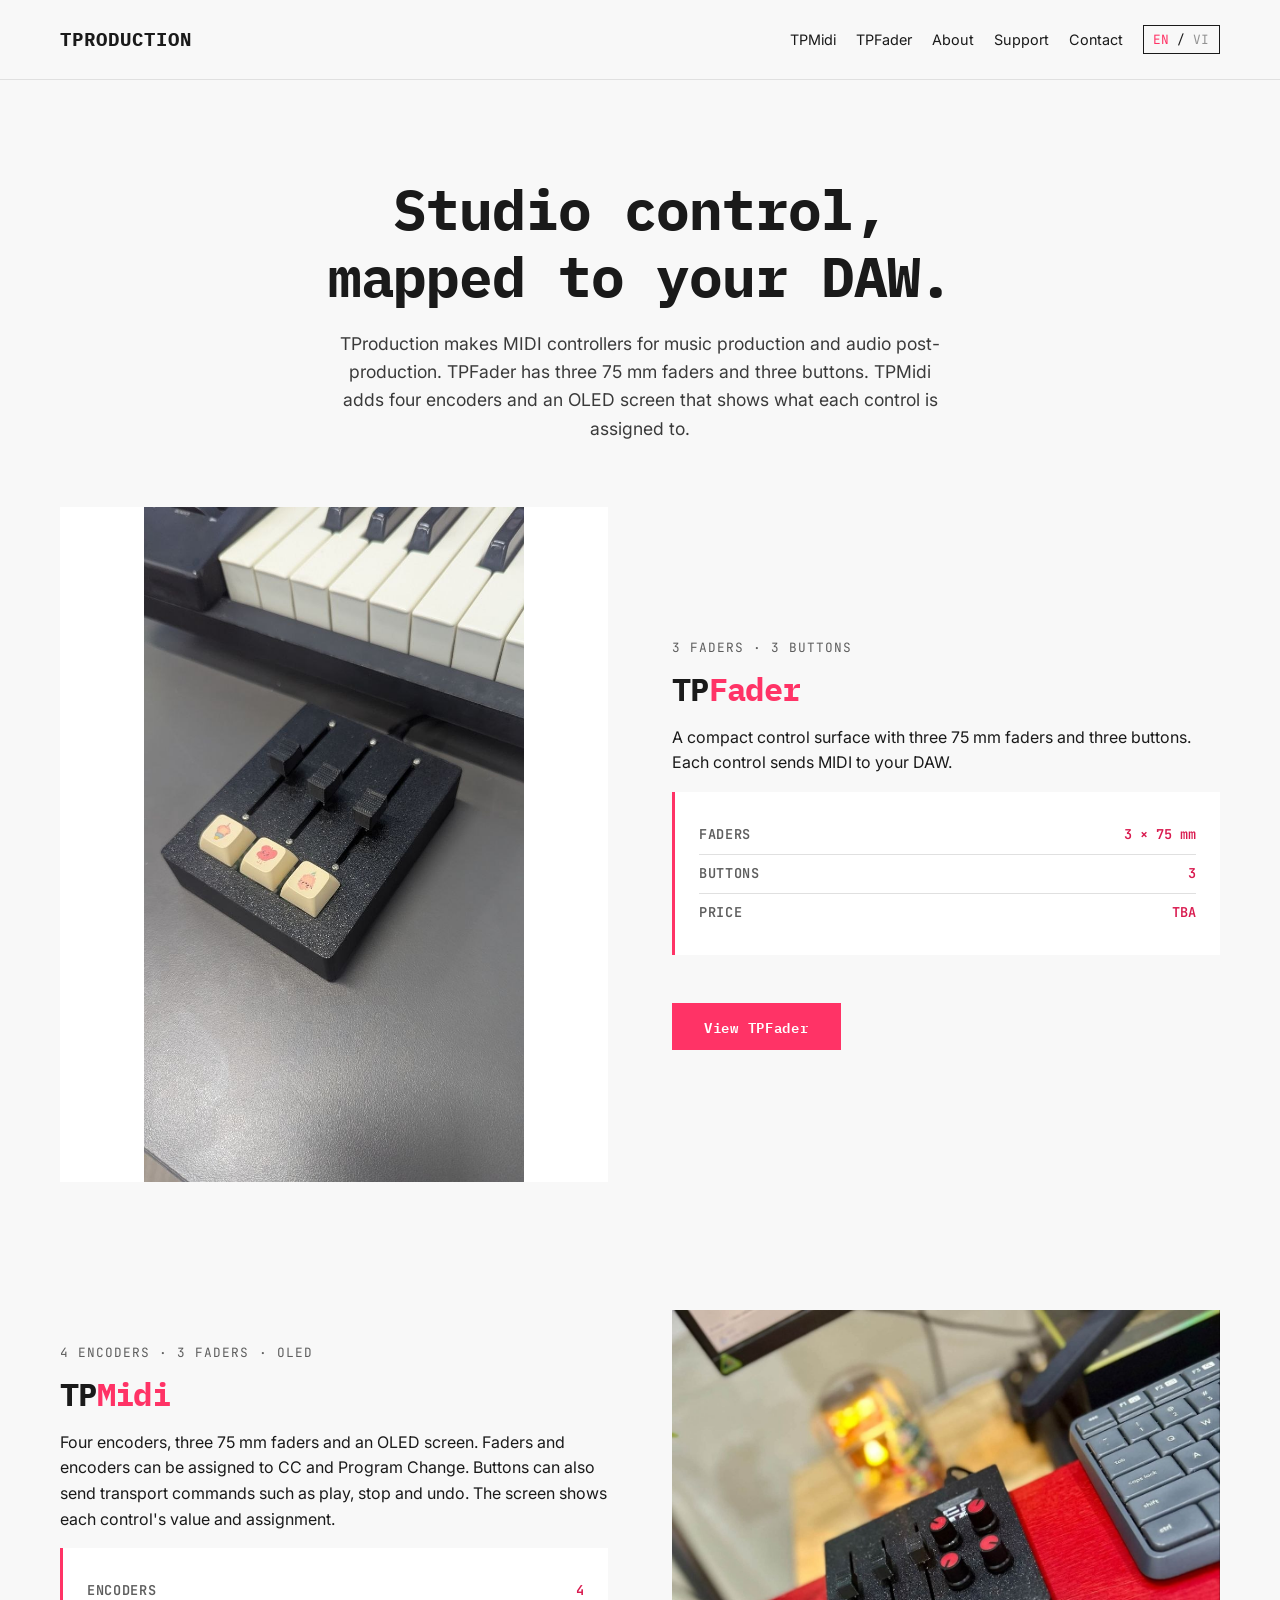
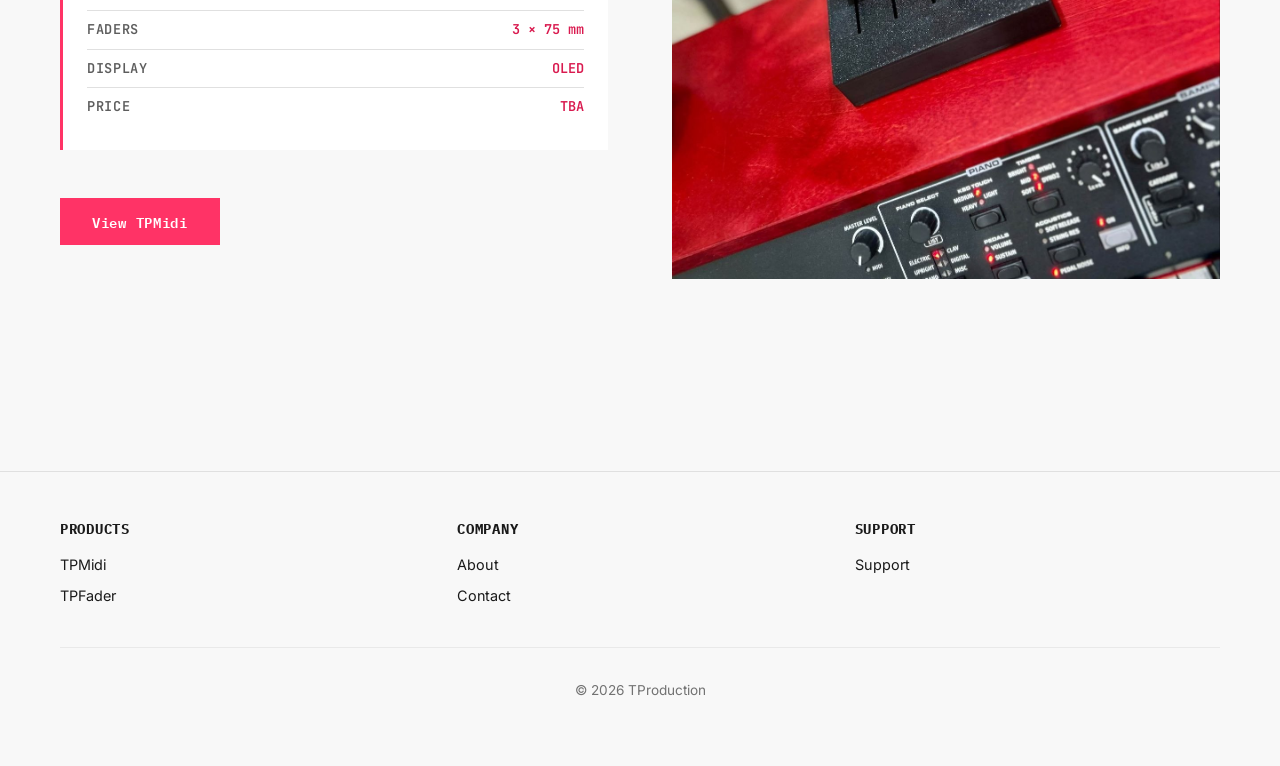
==== commit e79c8ef6: "Restore original palette and layout; update home copy - Return to the earlier light/dark palette, wh" ====
--- a/index.html
+++ b/index.html
@@ -29,12 +29,12 @@
   <main class="wrap">
     <section class="hero">
       <h1>
-        <span class="en">Hardware for controlling your DAW over MIDI.</span>
-        <span class="vi">Phần cứng điều khiển DAW qua MIDI.</span>
+        <span class="en">Studio control, mapped to your DAW.</span>
+        <span class="vi">Điều khiển phòng thu, gán theo DAW của bạn.</span>
       </h1>
       <p class="lead">
-        <span class="en">TProduction makes MIDI control surfaces for music production. TPFader has three 75 mm faders and three buttons. TPMidi adds four encoders and an OLED screen that shows what each control is assigned to.</span>
-        <span class="vi">TProduction sản xuất bề mặt điều khiển MIDI cho sản xuất âm nhạc. TPFader có ba fader 75 mm và ba nút nhấn. TPMidi thêm bốn encoder và màn hình OLED hiển thị mỗi điều khiển đang gán cho tham số nào.</span>
+        <span class="en">TProduction makes MIDI controllers for music production and audio post-production. TPFader has three 75 mm faders and three buttons. TPMidi adds four encoders and an OLED screen that shows what each control is assigned to.</span>
+        <span class="vi">TProduction cung cấp các thiết bị MIDI controller phục vụ nhu cầu sản xuất và hậu kỳ âm thanh. TPFader có ba fader 75 mm và ba nút nhấn. TPMidi thêm bốn encoder và màn hình OLED hiển thị mỗi điều khiển đang gán cho tham số nào.</span>
       </p>
     </section>
 
@@ -46,7 +46,7 @@
       </figure>
       <div class="product-copy">
         <p class="eyebrow"><span class="en">3 faders · 3 buttons</span><span class="vi">3 fader · 3 nút nhấn</span></p>
-        <h2 id="tpfader-heading">TPFader</h2>
+        <h2 id="tpfader-heading">TP<span class="accent">Fader</span></h2>
         <p>
           <span class="en">A compact control surface with three 75 mm faders and three buttons. Each control sends MIDI to your DAW.</span>
           <span class="vi">Bề mặt điều khiển nhỏ gọn với ba fader 75 mm và ba nút nhấn. Mỗi điều khiển gửi MIDI tới DAW của bạn.</span>
@@ -77,7 +77,7 @@
       </figure>
       <div class="product-copy">
         <p class="eyebrow"><span class="en">4 encoders · 3 faders · OLED</span><span class="vi">4 encoder · 3 fader · OLED</span></p>
-        <h2 id="tpmidi-heading">TPMidi</h2>
+        <h2 id="tpmidi-heading">TP<span class="accent">Midi</span></h2>
         <p>
           <span class="en">Four encoders, three 75 mm faders and an OLED screen. Faders and encoders can be assigned to CC and Program Change. Buttons can also send transport commands such as play, stop and undo. The screen shows each control's value and assignment.</span>
           <span class="vi">Bốn encoder, ba fader 75 mm và màn hình OLED. Fader và encoder gán được CC và Program Change. Nút nhấn còn gửi được lệnh transport như play, stop và undo. Màn hình hiển thị giá trị và tham số gán của từng điều khiển.</span>
--- a/assets/site.css
+++ b/assets/site.css
@@ -3,11 +3,10 @@
   --fg: #1a1a1a;
   --fg-muted: #5e5e5e;
   --panel: #ffffff;
-  --rule: #d9d9d9;
+  --rule: #e0e0e0;
   --accent: #ff3366;
-  --accent-ink: #c4164a;
-  --cta-bg: #c4164a;
-  --cta-fg: #ffffff;
+  --accent-dark: #ff2e4a;
+  --accent-ink: #d91a4f;
   --font-display: 'IBM Plex Mono', ui-monospace, monospace;
   --font-body: 'Inter', system-ui, sans-serif;
   --font-code: 'JetBrains Mono', ui-monospace, monospace;
@@ -17,26 +16,22 @@
 @media (prefers-color-scheme: dark) {
   :root:not([data-theme="light"]) {
     --bg: #1a1a1a;
-    --fg: #f2f2f2;
+    --fg: #f8f8f8;
     --fg-muted: #a6a6a6;
     --panel: #252525;
-    --rule: #3a3a3a;
-    --accent-ink: #ff7a9a;
-    --cta-bg: #ff5c86;
-    --cta-fg: #1a1a1a;
+    --rule: #333333;
+    --accent-ink: #ff3366;
     color-scheme: dark;
   }
 }
 
 :root[data-theme="dark"] {
   --bg: #1a1a1a;
-  --fg: #f2f2f2;
+  --fg: #f8f8f8;
   --fg-muted: #a6a6a6;
   --panel: #252525;
-  --rule: #3a3a3a;
-  --accent-ink: #ff7a9a;
-  --cta-bg: #ff5c86;
-  --cta-fg: #1a1a1a;
+  --rule: #333333;
+  --accent-ink: #ff3366;
   color-scheme: dark;
 }
 
@@ -90,6 +85,7 @@
   z-index: 10;
   background: var(--bg);
   border-bottom: 1px solid var(--rule);
+  backdrop-filter: blur(8px);
 }
 
 .site-header .wrap {
@@ -98,13 +94,14 @@
   align-items: center;
   justify-content: space-between;
   gap: 0.75rem 1.5rem;
-  padding-block: 1rem;
+  padding-block: 1.5rem;
 }
 
 .logo {
   font-family: var(--font-display);
+  font-size: 1.2rem;
   font-weight: 700;
-  letter-spacing: 0.08em;
+  letter-spacing: 0.05em;
   color: var(--fg);
   text-decoration: none;
 }
@@ -120,11 +117,12 @@
 .nav a {
   color: var(--fg);
   text-decoration: none;
+  transition: color 0.2s;
 }
 
 .nav a:hover,
 .nav a[aria-current="page"] {
-  color: var(--accent-ink);
+  color: var(--accent);
 }
 
 .lang-toggle {
@@ -144,11 +142,11 @@
 html[data-lang="en"] .lang-toggle [data-opt="en"],
 html[data-lang="vi"] .lang-toggle [data-opt="vi"] {
   opacity: 1;
-  color: var(--accent-ink);
+  color: var(--accent);
 }
 
 main {
-  padding-block: 3rem 4rem;
+  padding-block: 2rem 4rem;
 }
 
 h1,
@@ -161,11 +159,11 @@
 }
 
 h1 {
-  font-size: clamp(2rem, 5vw, 3.25rem);
+  font-size: clamp(2rem, 5vw, 3.5rem);
 }
 
 h2 {
-  font-size: clamp(1.4rem, 3vw, 1.85rem);
+  font-size: clamp(1.4rem, 3vw, 2rem);
 }
 
 p {
@@ -173,15 +171,16 @@
 }
 
 .lead {
-  font-size: 1.125rem;
+  font-size: 1.1rem;
   max-width: 60ch;
   margin-top: 1.25rem;
+  opacity: 0.85;
 }
 
 .eyebrow {
   font-family: var(--font-code);
   font-size: 0.8rem;
-  letter-spacing: 0.12em;
+  letter-spacing: 0.08em;
   text-transform: uppercase;
   color: var(--fg-muted);
   margin-bottom: 0.75rem;
@@ -192,17 +191,29 @@
 }
 
 .hero {
-  padding-block: 2rem 1rem;
+  padding-block: 4rem 0;
+  text-align: center;
 }
 
 .hero h1 {
-  max-width: 20ch;
+  max-width: 22ch;
+  margin-inline: auto;
+}
+
+.hero .lead {
+  max-width: 600px;
+  margin-inline: auto;
+  margin-bottom: 0;
 }
 
 .split {
   display: grid;
-  gap: 2rem;
+  gap: 3rem;
   align-items: center;
+}
+
+.product {
+  padding-block: 4rem;
 }
 
 .product-media {
@@ -216,39 +227,52 @@
   object-fit: contain;
 }
 
-.product {
-  padding-block: 3rem;
-  border-top: 1px solid var(--rule);
-}
-
 .product-copy h2 {
-  margin-bottom: 0.75rem;
+  margin-bottom: 1rem;
+}
+
+.product-copy h2 .accent {
+  color: var(--accent);
 }
 
 .specs {
-  margin: 1.5rem 0 0;
-  font-family: var(--font-code);
-  font-size: 0.875rem;
-  border-top: 1px solid var(--fg);
+  margin: 0 0 1.5rem;
+  padding: 1.5rem;
+  background: var(--panel);
+  border-left: 3px solid var(--accent);
+  font-family: var(--font-code);
+  font-size: 0.85rem;
 }
 
 .specs div {
-  display: grid;
-  grid-template-columns: minmax(0, 1fr) minmax(0, 1.4fr);
+  display: flex;
+  justify-content: space-between;
+  align-items: baseline;
   gap: 1rem;
-  padding: 0.65rem 0;
+  padding: 0.5rem 0;
   border-bottom: 1px solid var(--rule);
 }
 
+.specs div:last-child {
+  border-bottom: none;
+}
+
 .specs dt {
-  color: var(--fg-muted);
+  opacity: 0.7;
+  font-weight: 600;
   text-transform: uppercase;
-  letter-spacing: 0.06em;
-  font-size: 0.8rem;
+  letter-spacing: 0.05em;
 }
 
 .specs dd {
   margin: 0;
+  text-align: right;
+  color: var(--accent-ink);
+  font-weight: 600;
+}
+
+.specs-page {
+  max-width: 720px;
 }
 
 .todo {
@@ -257,27 +281,31 @@
   padding: 0 0.3rem;
   font-family: var(--font-code);
   font-size: 0.8rem;
+  font-weight: 400;
 }
 
 .button {
   display: inline-block;
   margin-top: 1.5rem;
-  padding: 0.8rem 1.3rem;
-  background: var(--cta-bg);
-  color: var(--cta-fg);
+  padding: 0.75rem 2rem;
+  background: var(--accent);
+  color: #ffffff;
   font-family: var(--font-display);
   font-weight: 600;
   font-size: 0.9rem;
-  letter-spacing: 0.04em;
+  letter-spacing: 0.05em;
   text-decoration: none;
+  transition: background-color 0.2s, transform 0.2s;
 }
 
 .button:hover {
-  filter: brightness(1.08);
+  background: var(--accent-dark);
+  transform: translateY(-2px);
 }
 
 .figure {
-  margin: 3rem 0 0;
+  margin: 3rem auto 0;
+  max-width: 720px;
 }
 
 .figure figcaption {
@@ -288,8 +316,9 @@
 }
 
 .site-footer {
+  margin-top: 4rem;
+  padding-block: 3rem;
   border-top: 1px solid var(--rule);
-  padding-block: 2.5rem;
   font-size: 0.9rem;
 }
 
@@ -300,39 +329,60 @@
 }
 
 .site-footer h2 {
-  font-family: var(--font-code);
-  font-size: 0.8rem;
-  letter-spacing: 0.12em;
+  font-family: var(--font-display);
+  font-size: 0.9rem;
   text-transform: uppercase;
-  color: var(--fg-muted);
-  margin-bottom: 0.75rem;
+  letter-spacing: 0.05em;
+  margin-bottom: 1rem;
 }
 
 .site-footer a {
   display: block;
   color: var(--fg);
   text-decoration: none;
-  padding-block: 0.2rem;
+  margin-bottom: 0.5rem;
+  transition: color 0.2s;
 }
 
 .site-footer a:hover {
-  color: var(--accent-ink);
+  color: var(--accent);
 }
 
 .copyright {
   margin-top: 2rem;
-  color: var(--fg-muted);
-  font-size: 0.8rem;
+  padding-top: 2rem;
+  border-top: 1px solid var(--rule);
+  text-align: center;
+  opacity: 0.6;
+  font-size: 0.85rem;
 }
 
 @media (min-width: 760px) {
   .split {
-    grid-template-columns: minmax(0, 5fr) minmax(0, 6fr);
+    grid-template-columns: minmax(0, 1fr) minmax(0, 1fr);
     gap: 4rem;
   }
 
   .split.flip > :first-child {
     order: 2;
+  }
+}
+
+@media (max-width: 600px) {
+  .site-header .wrap {
+    padding-block: 1rem;
+  }
+
+  .hero {
+    padding-block: 2.5rem 0;
+  }
+
+  h1 {
+    font-size: 1.75rem;
+  }
+
+  .product {
+    padding-block: 2.5rem;
   }
 }
 
